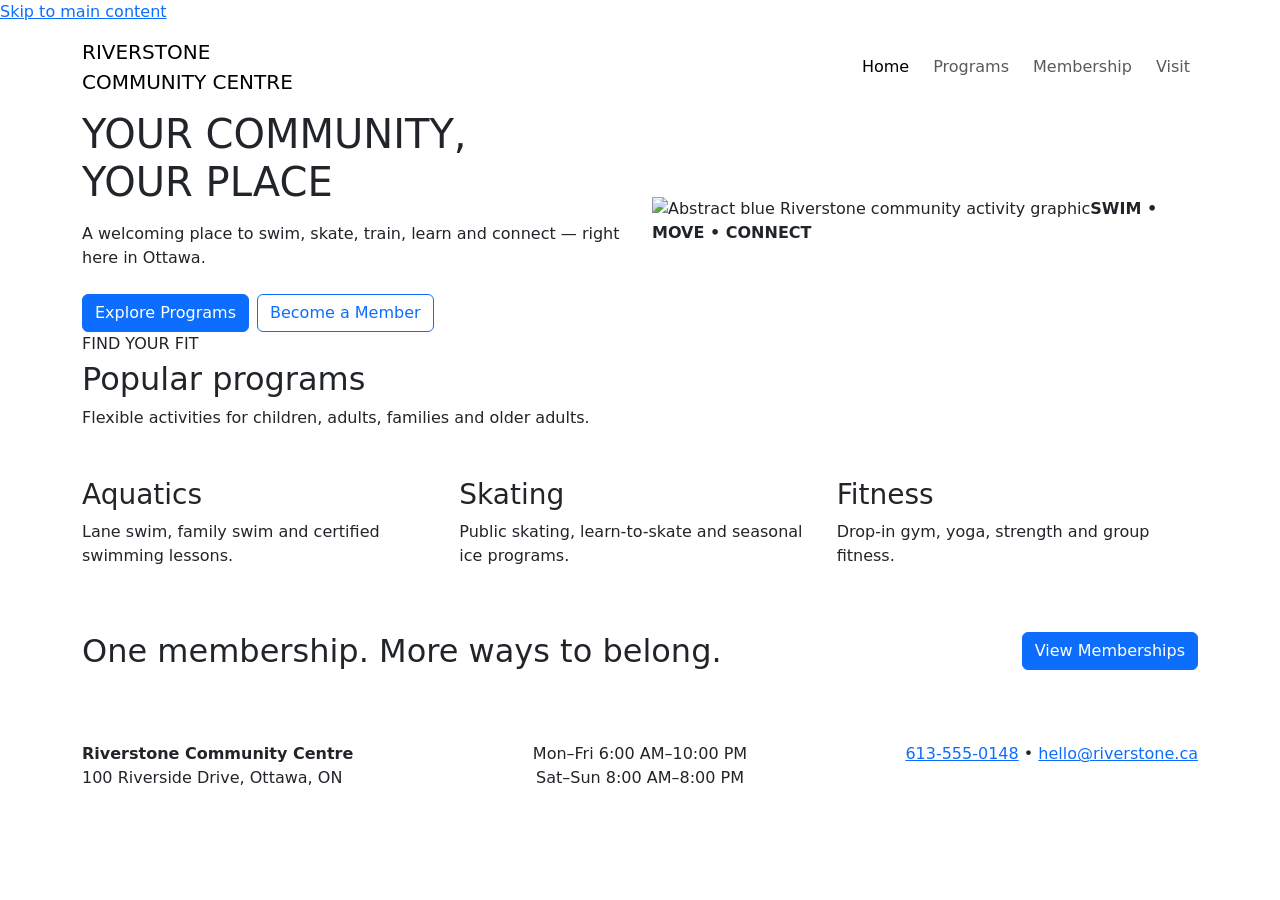
==== index.html @ 0f5b0fc3 "Add files via upload" ====
<!DOCTYPE html>
<html lang="en">
<head>
  <meta charset="utf-8">
  <meta name="viewport" content="width=device-width, initial-scale=1">
  <meta name="description" content="Riverstone Community Centre programs, memberships and visitor information in Ottawa.">
  <title>Riverstone Community Centre | Home</title>
  <link href="https://cdn.jsdelivr.net/npm/bootstrap@5.3.8/dist/css/bootstrap.min.css" rel="stylesheet" integrity="sha384-sRIl4kxILFvY47J16cr9ZwB07vP4J8+LH7qKQnuqkuIAvNWLzeN8tE5YBujZqJLB" crossorigin="anonymous">
  <link rel="stylesheet" href="https://cdnjs.cloudflare.com/ajax/libs/animate.css/4.1.1/animate.min.css">
  <link rel="stylesheet" href="css/style.css">
</head>
<body>
  <a class="skip-link" href="#main-content">Skip to main content</a>
  <header class="site-header">
    <nav class="navbar navbar-expand-md" aria-label="Primary navigation">
      <div class="container">
        <a class="navbar-brand brand" href="index.html">RIVERSTONE<br>COMMUNITY CENTRE</a>
        <button class="navbar-toggler" type="button" data-bs-toggle="collapse" data-bs-target="#main-nav" aria-controls="main-nav" aria-expanded="false" aria-label="Open navigation"><span class="navbar-toggler-icon"></span></button>
        <div class="collapse navbar-collapse" id="main-nav">
          <ul class="navbar-nav ms-auto gap-md-2">
            <li class="nav-item"><a class="nav-link active" aria-current="page" href="index.html">Home</a></li>
            <li class="nav-item"><a class="nav-link" href="programs.html">Programs</a></li>
            <li class="nav-item"><a class="nav-link" href="membership.html">Membership</a></li>
            <li class="nav-item"><a class="nav-link" href="https://www.google.com/maps/search/?api=1&amp;query=100+Riverside+Drive+Ottawa+ON" target="_blank" rel="noopener">Visit</a></li>
          </ul>
        </div>
      </div>
    </nav>
  </header>
  <main id="main-content">
    <section class="hero hero-home">
      <div class="container"><div class="row align-items-center g-4">
        <div class="col-lg-6 animate__animated animate__fadeInLeft">
          <h1>YOUR COMMUNITY,<br>YOUR PLACE</h1>
          <p class="mt-3">A welcoming place to swim, skate, train, learn and connect — right here in Ottawa.</p>
          <div class="d-flex flex-wrap gap-2 mt-4"><a class="btn btn-primary" href="programs.html">Explore Programs</a><a class="btn btn-outline-primary bg-white" href="membership.html">Become a Member</a></div>
        </div>
        <div class="col-lg-6"><div class="facility-graphic animate__animated animate__fadeInRight"><img src="images/facility-600.svg" srcset="images/facility-600.svg 600w, images/facility-1200.svg 1200w" sizes="(min-width: 992px) 50vw, 100vw" alt="Abstract blue Riverstone community activity graphic" width="600" height="260"><strong>SWIM • MOVE • CONNECT</strong></div></div>
      </div></div>
    </section>
    <section class="section-space" aria-labelledby="popular-title"><div class="container">
      <p class="eyebrow mb-1">FIND YOUR FIT</p><h2 class="section-title" id="popular-title">Popular programs</h2><p class="section-copy">Flexible activities for children, adults, families and older adults.</p>
      <div class="row g-3 mt-4">
        <article class="col-md-4"><div class="content-card hvr-float"><div class="accent mb-2"></div><h3>Aquatics</h3><p>Lane swim, family swim and certified swimming lessons.</p></div></article>
        <article class="col-md-4"><div class="content-card"><div class="accent green mb-2"></div><h3>Skating</h3><p>Public skating, learn-to-skate and seasonal ice programs.</p></div></article>
        <article class="col-md-4"><div class="content-card"><div class="accent orange mb-2"></div><h3>Fitness</h3><p>Drop-in gym, yoga, strength and group fitness.</p></div></article>
      </div>
    </div></section>
    <section class="dark-section py-5" aria-labelledby="member-cta"><div class="container d-md-flex justify-content-between align-items-center gap-4"><h2 class="mb-3 mb-md-0" id="member-cta">One membership. More ways to belong.</h2><a class="btn btn-primary flex-shrink-0" href="membership.html">View Memberships</a></div></section>
  </main>
  <footer class="site-footer py-4"><div class="container"><div class="row g-3 justify-content-between"><div class="col-md-4"><strong>Riverstone Community Centre</strong><br>100 Riverside Drive, Ottawa, ON</div><div class="col-md-4 text-md-center">Mon–Fri 6:00 AM–10:00 PM<br>Sat–Sun 8:00 AM–8:00 PM</div><div class="col-md-4 text-md-end"><a href="tel:6135550148">613&#8209;555&#8209;0148</a> • <a href="mailto:hello@riverstone.ca">hello@riverstone.ca</a></div></div></div></footer>
  <script src="https://cdn.jsdelivr.net/npm/bootstrap@5.3.8/dist/js/bootstrap.bundle.min.js" integrity="sha384-FKyoEForCGlyvwx9Hj09JcYn3nv7wiPVlz7YYwJrWVcXK/BmnVDxM+D2scQbITxI" crossorigin="anonymous"></script>
</body>
</html>
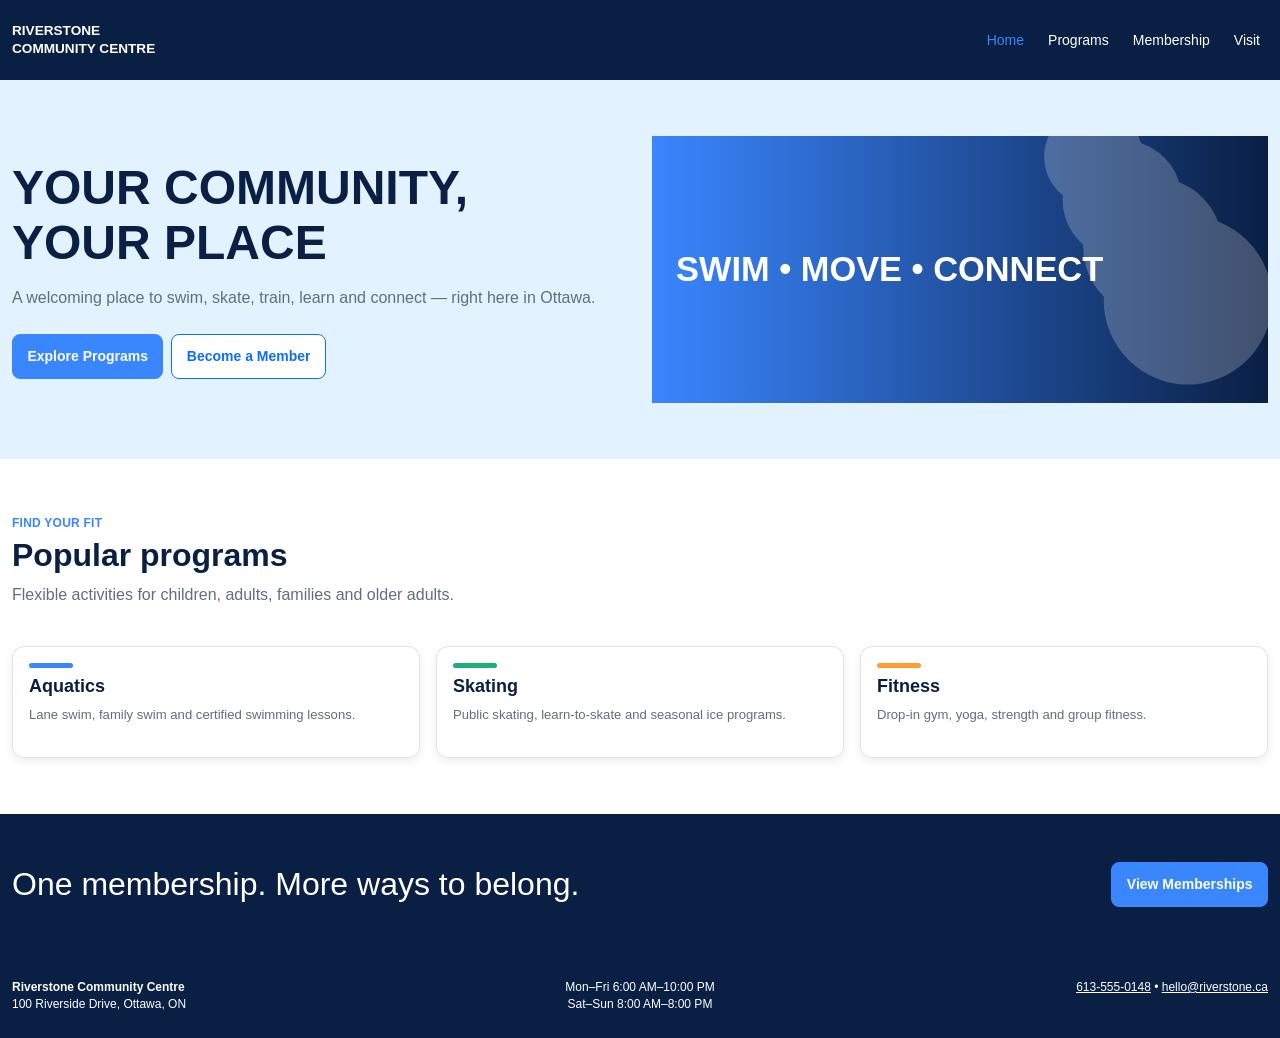
==== commit e94764a9: "Add files via upload" ====
--- a/index.html
+++ b/index.html
@@ -7,7 +7,7 @@
   <title>Riverstone Community Centre | Home</title>
   <link href="https://cdn.jsdelivr.net/npm/bootstrap@5.3.8/dist/css/bootstrap.min.css" rel="stylesheet" integrity="sha384-sRIl4kxILFvY47J16cr9ZwB07vP4J8+LH7qKQnuqkuIAvNWLzeN8tE5YBujZqJLB" crossorigin="anonymous">
   <link rel="stylesheet" href="https://cdnjs.cloudflare.com/ajax/libs/animate.css/4.1.1/animate.min.css">
-  <link rel="stylesheet" href="css/style.css">
+  <link rel="stylesheet" href="style.css">
 </head>
 <body>
   <a class="skip-link" href="#main-content">Skip to main content</a>
@@ -35,7 +35,7 @@
           <p class="mt-3">A welcoming place to swim, skate, train, learn and connect — right here in Ottawa.</p>
           <div class="d-flex flex-wrap gap-2 mt-4"><a class="btn btn-primary" href="programs.html">Explore Programs</a><a class="btn btn-outline-primary bg-white" href="membership.html">Become a Member</a></div>
         </div>
-        <div class="col-lg-6"><div class="facility-graphic animate__animated animate__fadeInRight"><img src="images/facility-600.svg" srcset="images/facility-600.svg 600w, images/facility-1200.svg 1200w" sizes="(min-width: 992px) 50vw, 100vw" alt="Abstract blue Riverstone community activity graphic" width="600" height="260"><strong>SWIM • MOVE • CONNECT</strong></div></div>
+        <div class="col-lg-6"><div class="facility-graphic animate__animated animate__fadeInRight"><img src="facility-600.svg" srcset="facility-600.svg 600w, facility-1200.svg 1200w" sizes="(min-width: 992px) 50vw, 100vw" alt="Abstract blue Riverstone community activity graphic" width="600" height="260"><strong>SWIM • MOVE • CONNECT</strong></div></div>
       </div></div>
     </section>
     <section class="section-space" aria-labelledby="popular-title"><div class="container">
--- a/style.css
+++ b/style.css
@@ -0,0 +1,74 @@
+@import url('https://fonts.googleapis.com/css2?family=Inter:wght@400;600;700&display=swap');
+
+:root {
+  --bs-primary: #3a86ff;
+  --bs-primary-rgb: 58, 134, 255;
+  --bs-body-color: #141c2b;
+  --bs-body-font-family: "Inter", sans-serif;
+  --river-navy: #0a1f44;
+  --river-blue: #3a86ff;
+  --river-pale: #e3f2ff;
+  --river-muted: #616e80;
+  --river-border: #dbe3ed;
+  --river-green: #1fad7a;
+  --river-orange: #ff9e2e;
+}
+
+html { scroll-behavior: smooth; }
+body { min-width: 320px; line-height: 1.45; }
+a { transition: color .2s ease, background-color .2s ease, transform .2s ease, box-shadow .2s ease; }
+a:hover { color: var(--river-blue); }
+a:focus-visible, button:focus-visible, select:focus-visible { outline: 3px solid var(--river-orange); outline-offset: 3px; }
+.skip-link { position: absolute; left: .75rem; top: -5rem; z-index: 1100; background: #fff; color: var(--river-navy); padding: .75rem 1rem; }
+.skip-link:focus { top: .75rem; }
+
+.site-header, .site-footer, .dark-section { background: var(--river-navy); color: #fff; }
+.navbar { min-height: 72px; --bs-navbar-color: #fff; --bs-navbar-hover-color: var(--river-blue); --bs-navbar-active-color: var(--river-blue); }
+.brand { color: #fff; font-size: .85rem; font-weight: 700; line-height: 1.35; }
+.brand:hover { color: #fff; }
+.navbar-toggler { border-color: rgba(255,255,255,.55); }
+.navbar-toggler-icon { filter: invert(1); }
+.nav-link { font-size: .875rem; }
+
+.hero { background: var(--river-pale); padding-block: 2rem; }
+.hero h1 { color: var(--river-navy); font-size: clamp(2.25rem, 6vw, 3rem); font-weight: 700; line-height: 1.15; }
+.hero p, .section-copy { color: var(--river-muted); }
+.facility-graphic { position: relative; min-height: 210px; overflow: hidden; }
+.facility-graphic img { width: 100%; height: 100%; min-height: 210px; object-fit: cover; }
+.facility-graphic strong { position: absolute; inset: 0; display: flex; align-items: center; padding: 1.5rem; color: #fff; font-size: clamp(1.6rem, 3vw, 2.15rem); line-height: 1.15; }
+
+.section-space { padding-block: 3.5rem; }
+.eyebrow { color: var(--river-blue); font-size: .75rem; font-weight: 700; letter-spacing: .02em; }
+.section-title { color: var(--river-navy); font-size: clamp(1.8rem, 4vw, 2rem); font-weight: 700; }
+.content-card { height: 100%; border: 1px solid var(--river-border); border-radius: .75rem; box-shadow: 0 3px 10px rgba(0,0,0,.08); padding: 1rem; transition: transform .2s ease, box-shadow .2s ease; }
+.content-card:hover { transform: translateY(-4px); box-shadow: 0 8px 20px rgba(10,31,68,.14); }
+.content-card h3 { color: var(--river-navy); font-size: 1.125rem; font-weight: 600; }
+.content-card p { color: var(--river-muted); font-size: .82rem; }
+.accent { width: 44px; height: 5px; border-radius: 3px; background: var(--river-blue); }
+.accent.green { background: var(--river-green); }
+.accent.orange { background: var(--river-orange); }
+.price { color: var(--river-navy) !important; font-size: 1.35rem !important; font-weight: 700; }
+
+.btn { --bs-btn-border-radius: .5rem; --bs-btn-padding-y: .7rem; --bs-btn-padding-x: .9rem; --bs-btn-font-size: .875rem; --bs-btn-font-weight: 600; transition: transform .2s ease, box-shadow .2s ease, background-color .2s ease; }
+.btn-primary { --bs-btn-bg: var(--river-blue); --bs-btn-border-color: var(--river-blue); --bs-btn-hover-bg: #176fe8; --bs-btn-hover-border-color: #176fe8; }
+.btn:hover { transform: translateY(-2px); box-shadow: 0 5px 12px rgba(0,0,0,.15); }
+.form-select { min-height: 44px; border-color: var(--river-border); font-size: .875rem; }
+.benefit { font-weight: 600; }
+.site-footer { font-size: .75rem; }
+.site-footer a { color: #fff; }
+
+@media (min-width: 768px) {
+  .navbar { min-height: 80px; }
+  .hero { padding-block: 3.5rem; }
+  .section-space { padding-block: 3.5rem; }
+  .facility-graphic, .facility-graphic img { min-height: 220px; }
+}
+
+@media (min-width: 1200px) {
+  .container { max-width: 1328px; }
+  .hero-home .facility-graphic, .hero-home .facility-graphic img { min-height: 250px; }
+}
+
+@media (prefers-reduced-motion: reduce) {
+  *, *::before, *::after { scroll-behavior: auto !important; transition-duration: .01ms !important; animation-duration: .01ms !important; animation-iteration-count: 1 !important; }
+}
